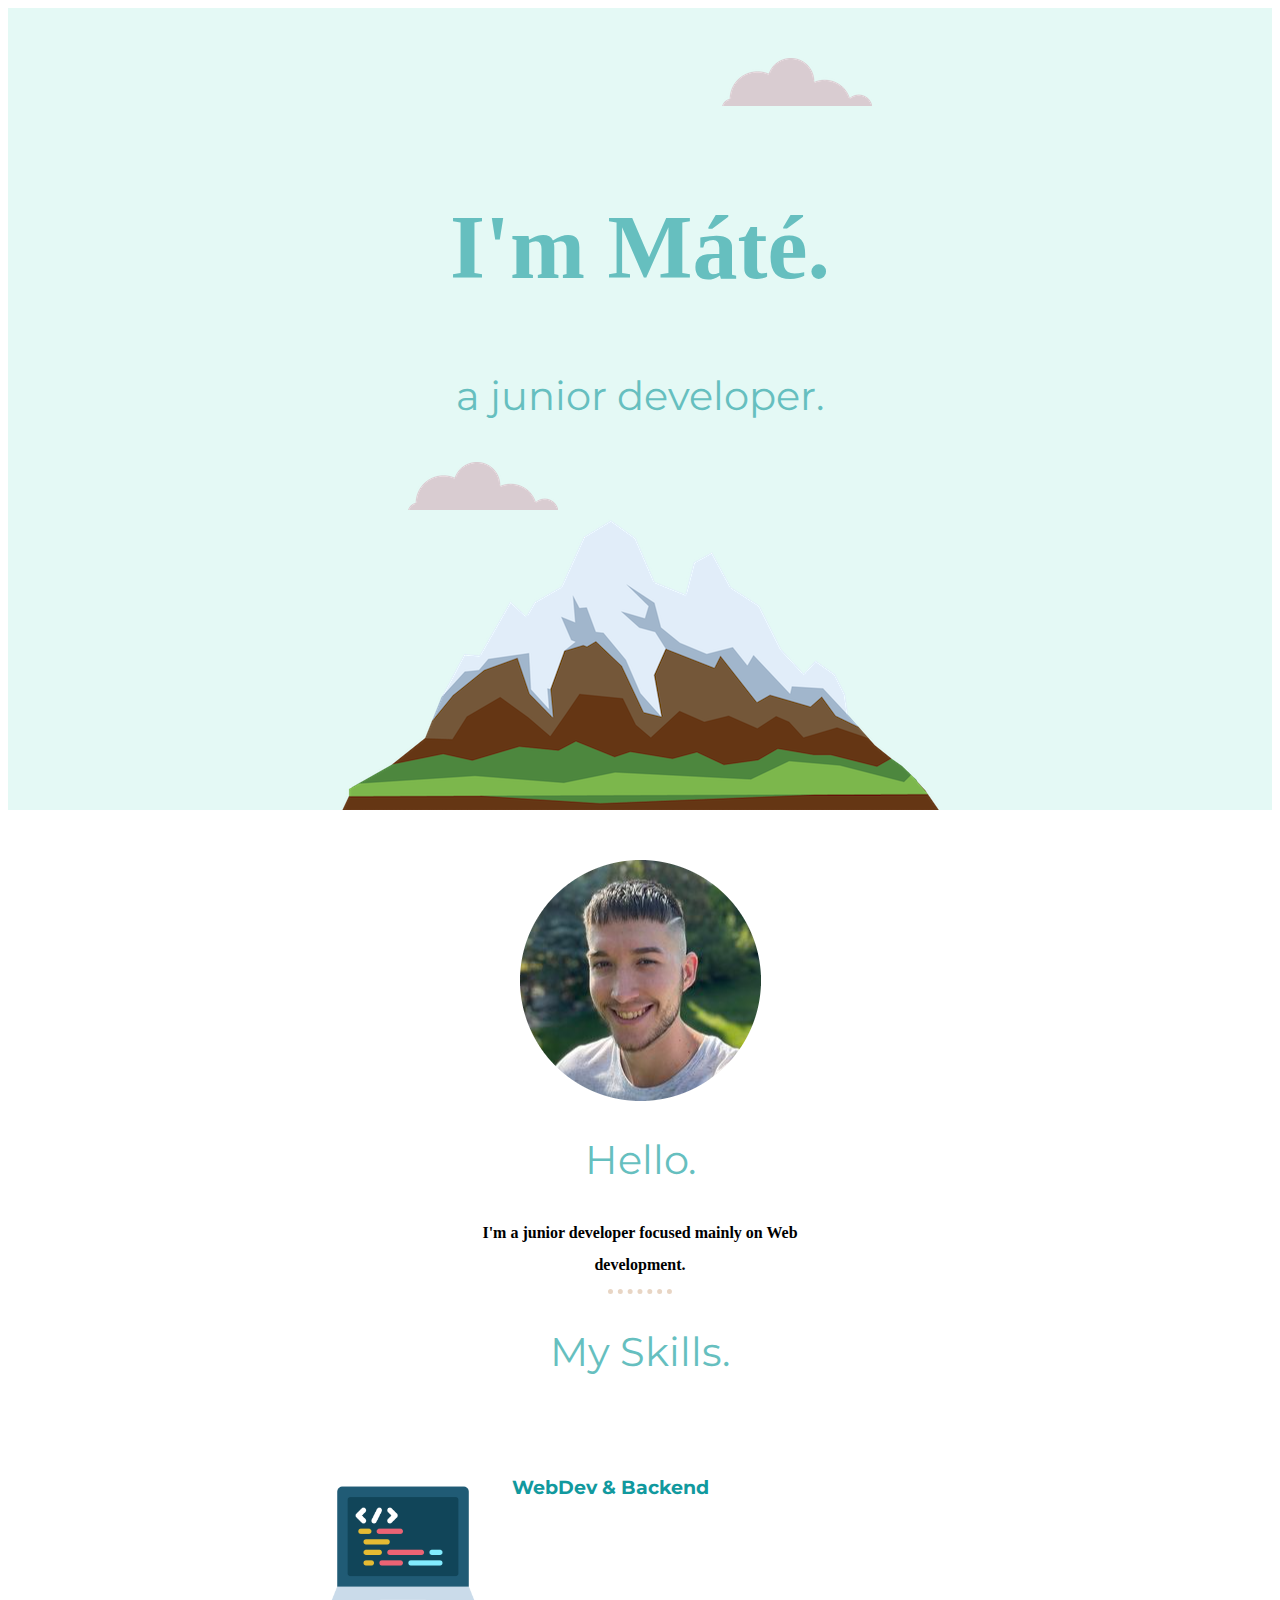
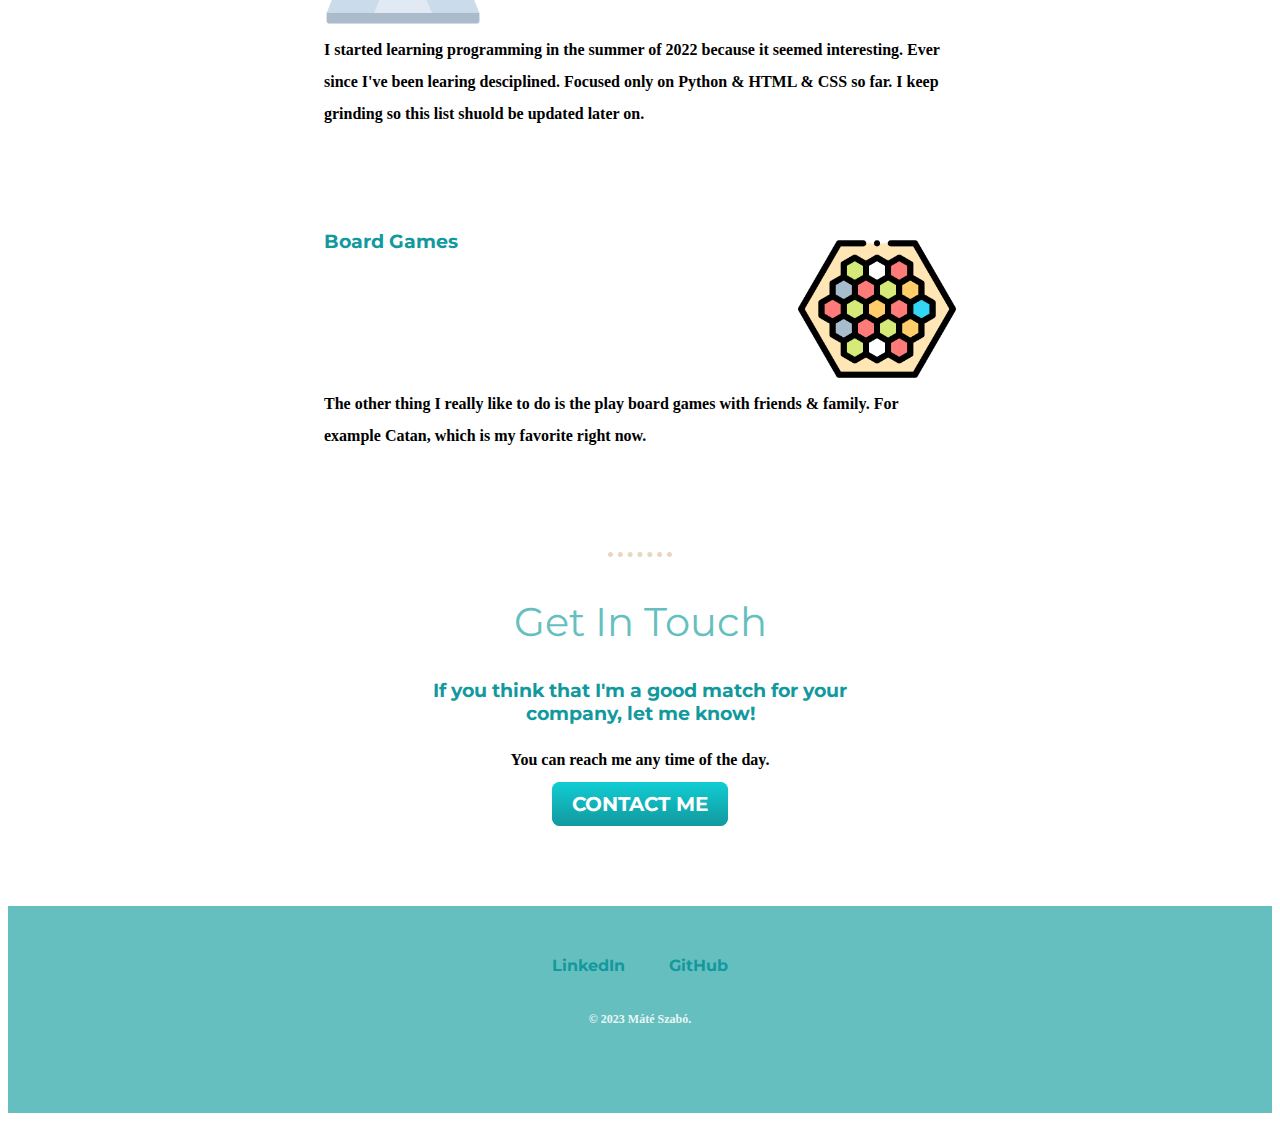
==== index.html @ 3dba4533 "the orginal from 7th august 2023" ====
<html lang="en">
<head>
    <meta charset="utf-8">
    <title>Máté Szabó's Personal Site</title>
    <link rel="stylesheet" type="text/css" href="css/styles.css">
    <link rel="favicon2" href="favicon2.ico?v=2">
    <link rel="preconnect" href="https://fonts.googleapis.com">
<link rel="preconnect" href="https://fonts.gstatic.com" crossorigin>
<link href="https://fonts.googleapis.com/css2?family=Montserrat&display=swap" rel="stylesheet">

</head>
<body>
<div class="top-container">
  <img class="top-cloud" src="images/cloud.png" alt="cloud-img">
  <h1>I'm Máté.</h1>
  <h2>a junior developer.</h2>
  <img class="bottom-cloud" src="images/cloud.png" alt="cloud-img">
  <img src="images/mountain.png" alt="mountain-img">
</div>

<div class="middle-container">
  <div class="profile">
    <img src="images/webpage_pic-modified.png" alt="webpage_pic">
    <h2>Hello.</h2>
    <p class="about-me">I'm a junior developer focused mainly on Web development.</p>
  </div>
  <hr>
  <div class="skills">
    <h2>My Skills.</h2>
    <div class="skill-row">
      <img class="programming-pic" src="images/programming.png" alt="programming">
      <h3>WebDev & Backend</h3>
      <p class="code-skill-description">I started learning programming in the summer of 2022 because it seemed interesting. Ever since I've been learing desciplined. Focused only on Python & HTML & CSS so far. I keep grinding so this list shuold be updated later on.</p>
    </div>
    <div class="skill-row">
      <img class="catan-pic" src="images/catan.png" alt="catan">
      <h3>Board Games</h3>
      <p class="board-games-description">The other thing I really like to do is the play board games with friends & family. For example Catan, which is my favorite right now.</p>
    </div>
  </div>
  <hr>
  <div class="contact-me">
    <h2>Get In Touch</h2>
    <h3>If you think that I'm a good match for your company, let me know!</h3>
    <p>You can reach me any time of the day.</p>
    <a class="btn" href="contact-me.html">CONTACT ME</a>

  </div>
</div>


<div class="bottom-container">
  <a class="footer-link" href="https://www.linkedin.com/in/m%C3%A1t%C3%A9-szab%C3%B3-743972267/">LinkedIn</a>
  <a class="footer-link" href="https://github.com/MateSzabo0408">GitHub</a>
  <p class="copyright">© 2023 Máté Szabó.</p>
</div>


</body>
</html>
---- css/styles.css ----
body {
  font-weight: bold;
  color: #40514E
  margin: 0;
  text-align: center;
  font-family: 'Merriweather', serif;
}

h1 {
  line-height: 2;
  font-size: 5.625rem;
  margin: 50px auto 0 auto;
  font-family: 'Sacramento', cursive;
  color: #66BFBF;
}

h2 {
  font-weight: normal;
  font-size: 2.5rem;
  font-family: 'Montserrat', sans-serif;
  color: #66BFBF

}

h3 {
  font-family: 'Montserrat', sans-serif;
  color: #11999E;
}

p {
  line-height: 2;
}

a {
  color: #11999E;
  font-family: 'Montserrat', sans-serif;
  margin: 10px 20px;
  text-decoration: none;
}

a:hover{
  color: #EAF6F6
}

.footer-link {
    color: #11999E;

}

.skill-row {
  width: 50%;
  margin: 100px auto 100px auto;
  text-align: left;
}

.programming-pic {
  width: 25%;
  float: left;
  margin-right: 30px;
}

.catan-pic {
  width: 25%;
  float: right;
  margin-left: 30px;
}

.code-skill-description {
  clear: left;
}

.board-games-description {
  clear: right;
}

.top-container {
    background-color: #E4F9F5;
    position: relative;
    padding-top: 100px;
}

.middle-container {
  padding-top: 50px;
  padding-bottom: 50px;
}

.about-me {
  width: 30%;
  margin: auto;
}

.contact-me {
  width: 40%;
  margin: 40 auto 40 auto;
}

.copyright {
  color: #EAF6F6;
  font-size: 0.75rem;
  padding: 20px 0px;
}

.bottom-container {
  background-color: #66BFBF;
  padding-top: 50px;
  padding-bottom: 50px;
}

.pro {
  text-decoration: underline;
}

.bottom-cloud {
  position: absolute;
  left: 400px;
  bottom: 300px;
}

.top-cloud {
  position: absolute;
  right: 400px;
  top: 50px;
}

.btn {
  background: #11cdd4;
  background-image: -webkit-linear-gradient(top, #11cdd4, #11999e);
  background-image: -moz-linear-gradient(top, #11cdd4, #11999e);
  background-image: -ms-linear-gradient(top, #11cdd4, #11999e);
  background-image: -o-linear-gradient(top, #11cdd4, #11999e);
  background-image: linear-gradient(to bottom, #11cdd4, #11999e);
  -webkit-border-radius: 8;
  -moz-border-radius: 8;
  border-radius: 8px;
  font-family: 'Montserrat', sans-serif;
  color: #ffffff;
  font-size: 20px;
  padding: 10px 20px 10px 20px;
  text-decoration: none;
}

.btn:hover {
  background: #30e3cb;
  background-image: -webkit-linear-gradient(top, #30e3cb, #2bc4ad);
  background-image: -moz-linear-gradient(top, #30e3cb, #2bc4ad);
  background-image: -ms-linear-gradient(top, #30e3cb, #2bc4ad);
  background-image: -o-linear-gradient(top, #30e3cb, #2bc4ad);
  background-image: linear-gradient(to bottom, #30e3cb, #2bc4ad);
  text-decoration: none;
}

hr {
  border-style: none;
  border-top-style: dotted;
  border-color: E8D5C4;
  border-width: 5px;
  height: 0px;
  width: 5%;
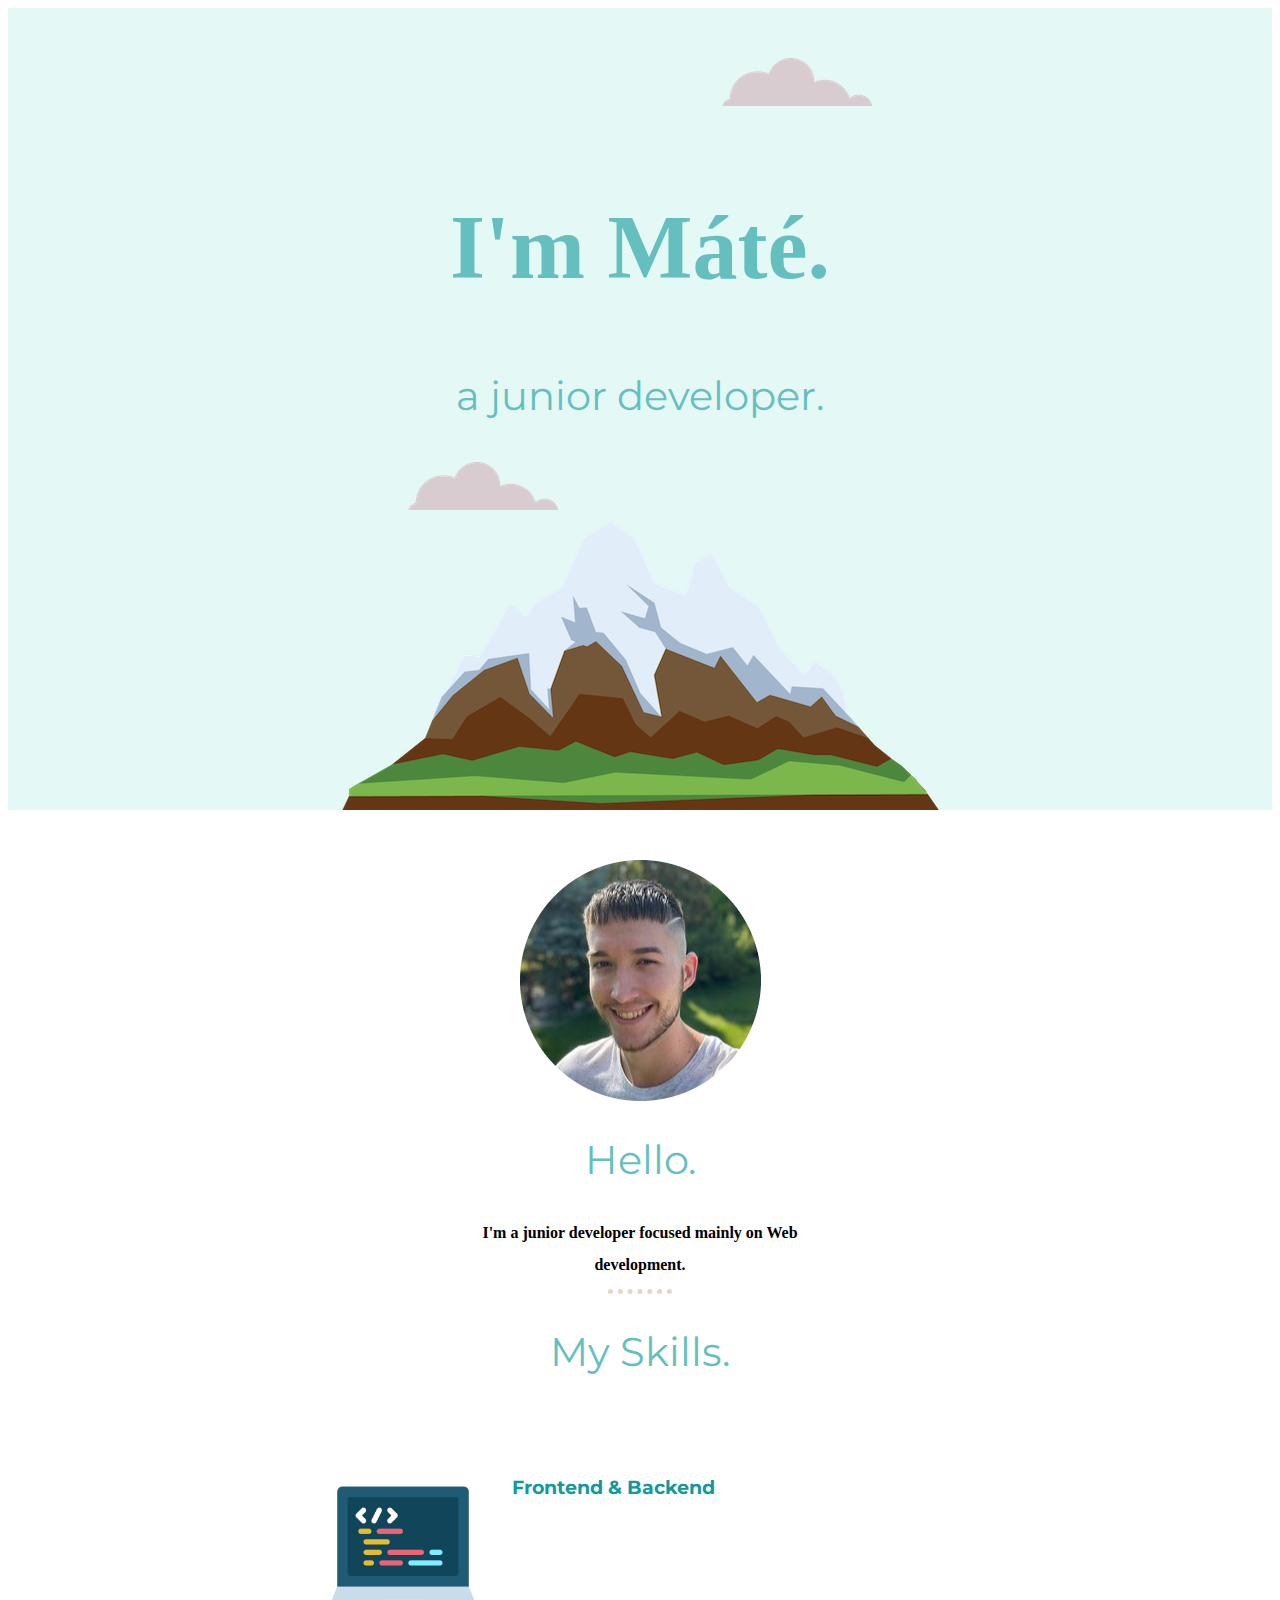
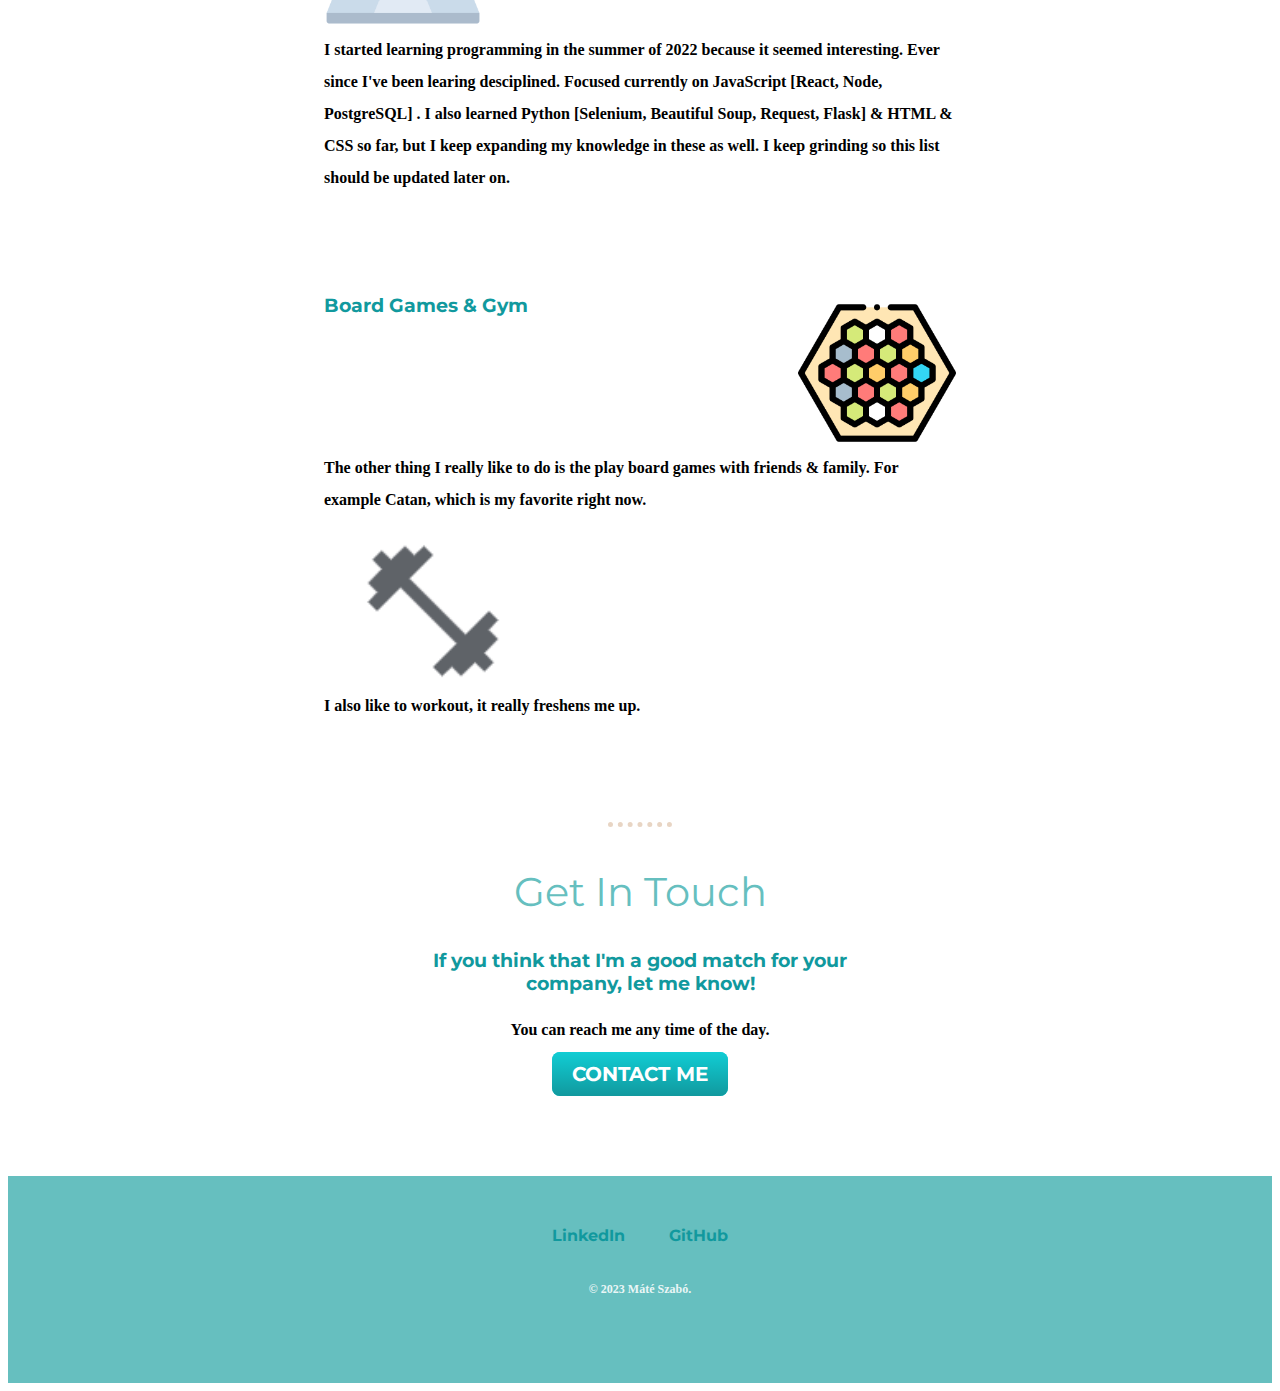
==== commit 05a07145: "update on html and css 16th may 2024" ====
--- a/index.html
+++ b/index.html
@@ -1,15 +1,18 @@
 <html lang="en">
 <head>
-    <meta charset="utf-8">
-    <title>Máté Szabó's Personal Site</title>
-    <link rel="stylesheet" type="text/css" href="css/styles.css">
-    <link rel="favicon2" href="favicon2.ico?v=2">
-    <link rel="preconnect" href="https://fonts.googleapis.com">
-<link rel="preconnect" href="https://fonts.gstatic.com" crossorigin>
-<link href="https://fonts.googleapis.com/css2?family=Montserrat&display=swap" rel="stylesheet">
+
+  <meta charset="utf-8">
+  <title>Máté Szabó's Personal Site</title>
+  <link rel="stylesheet" type="text/css" href="css/styles.css">
+  <link rel="favicon2" href="favicon2.ico?v=2">
+  <link rel="preconnect" href="https://fonts.googleapis.com">
+  <link rel="preconnect" href="https://fonts.gstatic.com" crossorigin>
+  <link href="https://fonts.googleapis.com/css2?family=Montserrat&display=swap" rel="stylesheet">
 
 </head>
+
 <body>
+
 <div class="top-container">
   <img class="top-cloud" src="images/cloud.png" alt="cloud-img">
   <h1>I'm Máté.</h1>
@@ -25,20 +28,25 @@
     <p class="about-me">I'm a junior developer focused mainly on Web development.</p>
   </div>
   <hr>
+
   <div class="skills">
     <h2>My Skills.</h2>
     <div class="skill-row">
       <img class="programming-pic" src="images/programming.png" alt="programming">
-      <h3>WebDev & Backend</h3>
-      <p class="code-skill-description">I started learning programming in the summer of 2022 because it seemed interesting. Ever since I've been learing desciplined. Focused only on Python & HTML & CSS so far. I keep grinding so this list shuold be updated later on.</p>
+      <h3>Frontend & Backend</h3>
+      <p class="code-skill-description">I started learning programming in the summer of 2022 because it seemed interesting. Ever since I've been learing desciplined. Focused currently on JavaScript [React, Node, PostgreSQL] . I also learned Python [Selenium, Beautiful Soup, Request, Flask] & HTML & CSS so far, but I keep expanding my knowledge in these as well. I keep grinding so this list should be updated later on.</p>
     </div>
     <div class="skill-row">
       <img class="catan-pic" src="images/catan.png" alt="catan">
-      <h3>Board Games</h3>
+      <h3>Board Games & Gym</h3>
       <p class="board-games-description">The other thing I really like to do is the play board games with friends & family. For example Catan, which is my favorite right now.</p>
+  
+      <img class="gym-pic" src="images/gym.png" alt="gym">
+      <p class="gym-description">I also like to workout, it really freshens me up.</p>   
     </div>
   </div>
   <hr>
+
   <div class="contact-me">
     <h2>Get In Touch</h2>
     <h3>If you think that I'm a good match for your company, let me know!</h3>
--- a/css/styles.css
+++ b/css/styles.css
@@ -65,12 +65,22 @@
   margin-left: 30px;
 }
 
+.gym-pic {
+  width: 25%;
+  float: left;
+  margin-left: 30px;
+}
+
 .code-skill-description {
   clear: left;
 }
 
 .board-games-description {
   clear: right;
+}
+
+.gym-description {
+  clear: left;
 }
 
 .top-container {
